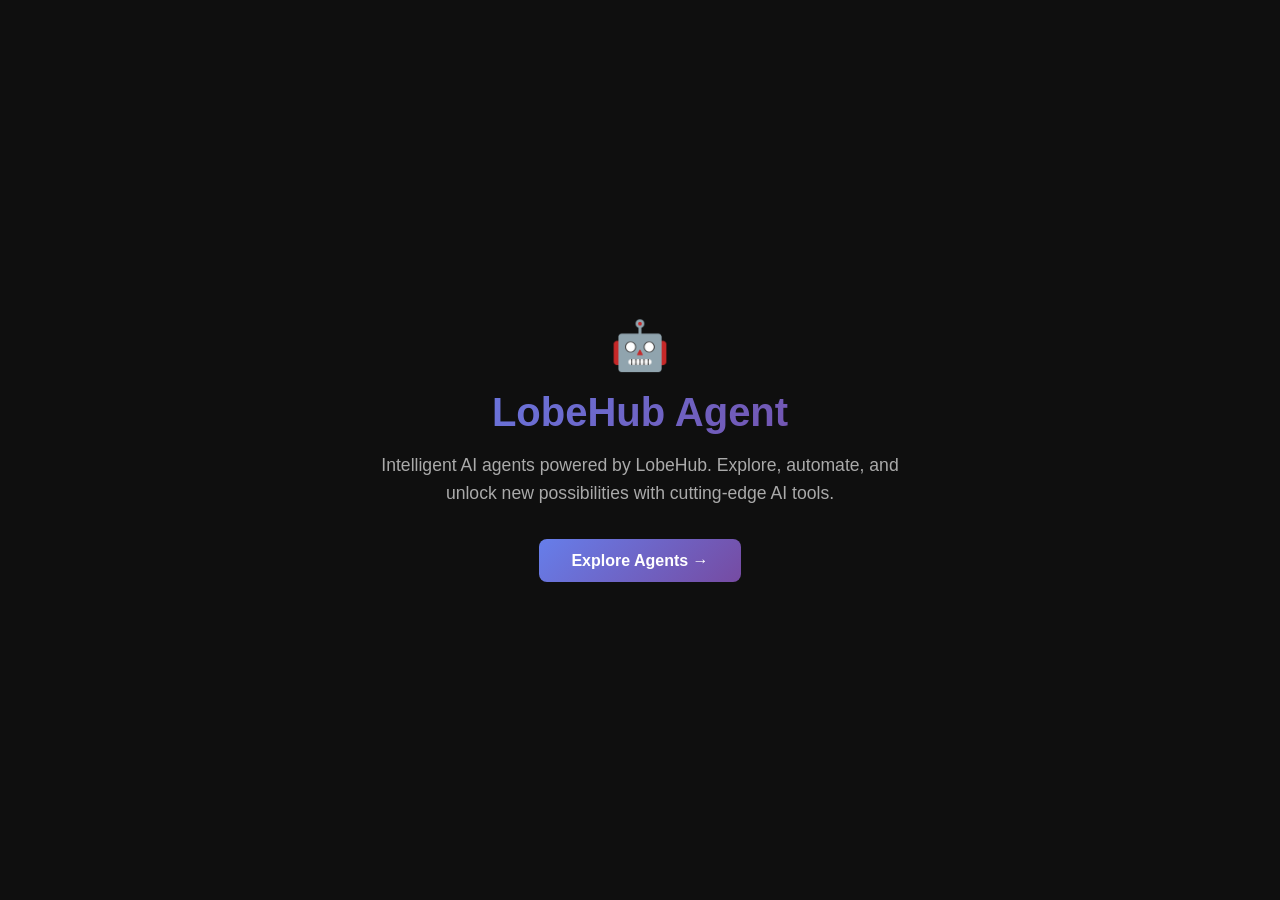
==== index.html @ 26d2d3a6 "Add files via upload" ====
<!DOCTYPE html>
<html lang="en">
<head>
  <meta charset="UTF-8">
  <meta name="viewport" content="width=device-width, initial-scale=1.0">
  <title>LobeHub Agent Demo</title>

  <!-- Google tag (gtag.js) -->
  <script async src="https://www.googletagmanager.com/gtag/js?id=G-5NXBS46NZ6"></script>
  <script>
    window.dataLayer = window.dataLayer || [];
    function gtag(){dataLayer.push(arguments);}
    gtag('js', new Date());
    gtag('config', 'G-5NXBS46NZ6');
  </script>

  <style>
    * { margin: 0; padding: 0; box-sizing: border-box; }
    body {
      font-family: -apple-system, BlinkMacSystemFont, 'Segoe UI', sans-serif;
      background: #0f0f0f;
      color: #fff;
      min-height: 100vh;
      display: flex;
      align-items: center;
      justify-content: center;
    }
    .container {
      text-align: center;
      padding: 2rem;
      max-width: 600px;
    }
    .logo {
      font-size: 3rem;
      margin-bottom: 1rem;
    }
    h1 {
      font-size: 2.5rem;
      font-weight: 700;
      background: linear-gradient(135deg, #667eea, #764ba2);
      -webkit-background-clip: text;
      -webkit-text-fill-color: transparent;
      margin-bottom: 1rem;
    }
    p {
      color: #aaa;
      font-size: 1.1rem;
      line-height: 1.6;
      margin-bottom: 2rem;
    }
    .btn {
      display: inline-block;
      padding: 0.8rem 2rem;
      background: linear-gradient(135deg, #667eea, #764ba2);
      color: white;
      text-decoration: none;
      border-radius: 8px;
      font-size: 1rem;
      font-weight: 600;
      transition: opacity 0.2s;
    }
    .btn:hover { opacity: 0.85; }
  </style>
</head>
<body>
  <div class="container">
    <div class="logo">🤖</div>
    <h1>LobeHub Agent</h1>
    <p>Intelligent AI agents powered by LobeHub. Explore, automate, and unlock new possibilities with cutting-edge AI tools.</p>
    <a href="https://lobehub.com" class="btn" onclick="gtag('event', 'click_cta', {'event_category': 'engagement'})">
      Explore Agents →
    </a>
  </div>
</body>
</html>
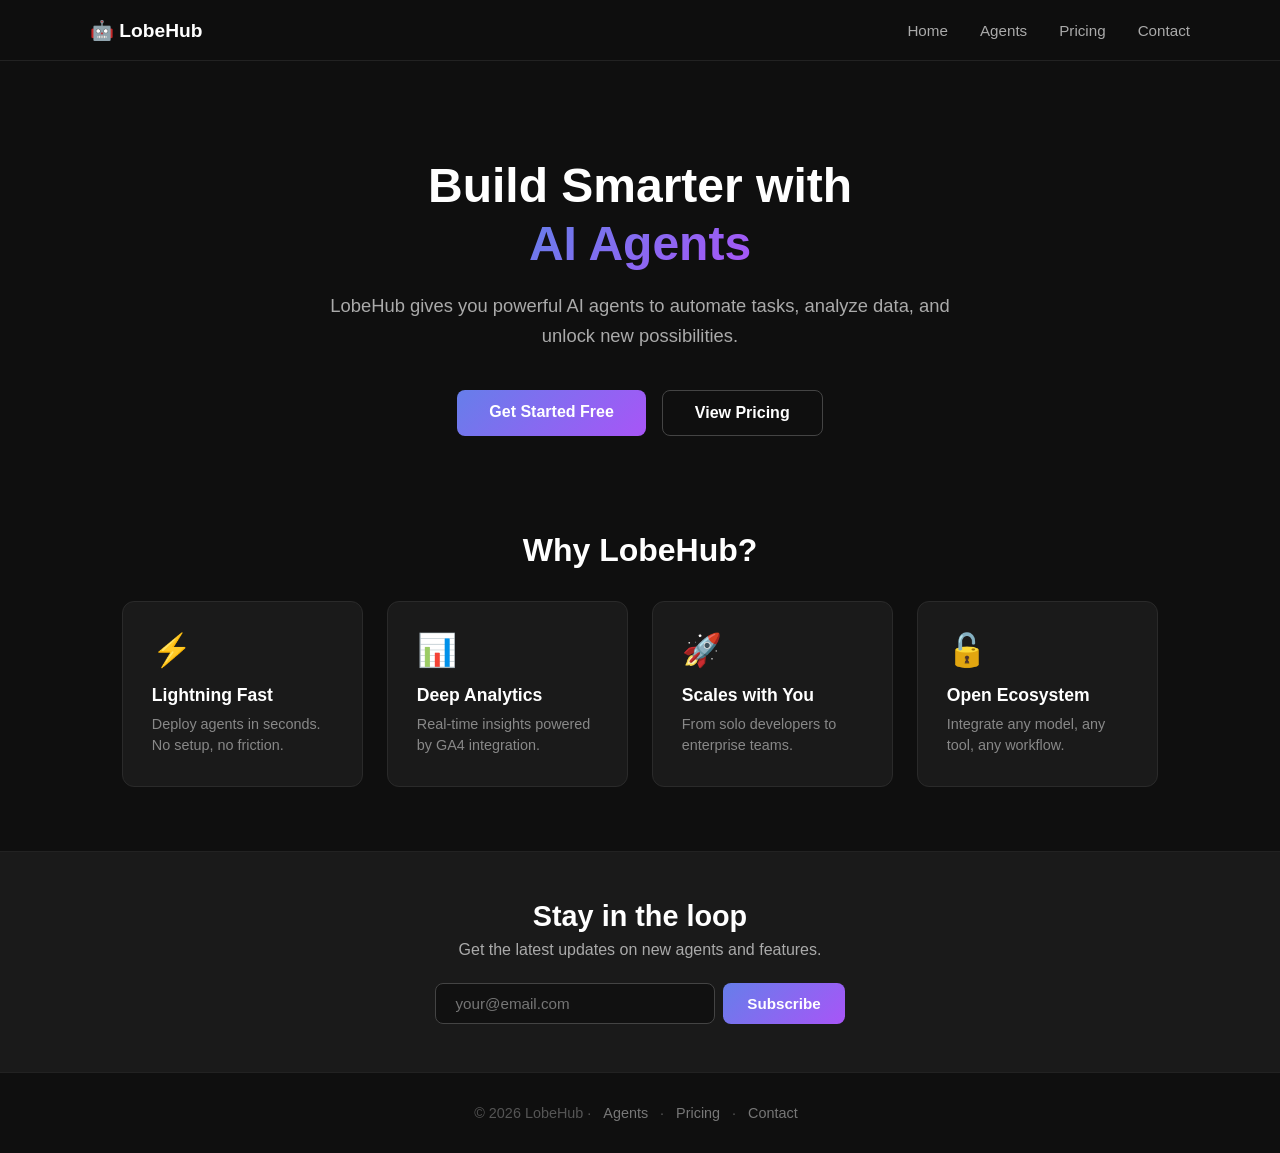
==== commit aaf992c6: "Add files via upload" ====
--- a/index.html
+++ b/index.html
@@ -3,73 +3,107 @@
 <head>
   <meta charset="UTF-8">
   <meta name="viewport" content="width=device-width, initial-scale=1.0">
-  <title>LobeHub Agent Demo</title>
-
-  <!-- Google tag (gtag.js) -->
+  <title>LobeHub Agent Platform</title>
   <script async src="https://www.googletagmanager.com/gtag/js?id=G-5NXBS46NZ6"></script>
   <script>
     window.dataLayer = window.dataLayer || [];
     function gtag(){dataLayer.push(arguments);}
     gtag('js', new Date());
-    gtag('config', 'G-5NXBS46NZ6');
+    gtag('config', 'G-5NXBS46NZ6', {
+      send_page_view: true,
+      user_properties: { platform: 'web' }
+    });
+
+    // 滚动深度追踪
+    let scrollTracked = {};
+    window.addEventListener('scroll', () => {
+      const percent = Math.round((window.scrollY / (document.body.scrollHeight - window.innerHeight)) * 100);
+      [25, 50, 75, 90].forEach(p => {
+        if (percent >= p && !scrollTracked[p]) {
+          scrollTracked[p] = true;
+          gtag('event', 'scroll_depth', { depth: p });
+        }
+      });
+    });
+
+    // 停留时长追踪
+    let startTime = Date.now();
+    window.addEventListener('beforeunload', () => {
+      gtag('event', 'time_on_page', { seconds: Math.round((Date.now() - startTime) / 1000) });
+    });
   </script>
-
-  <style>
-    * { margin: 0; padding: 0; box-sizing: border-box; }
-    body {
-      font-family: -apple-system, BlinkMacSystemFont, 'Segoe UI', sans-serif;
-      background: #0f0f0f;
-      color: #fff;
-      min-height: 100vh;
-      display: flex;
-      align-items: center;
-      justify-content: center;
-    }
-    .container {
-      text-align: center;
-      padding: 2rem;
-      max-width: 600px;
-    }
-    .logo {
-      font-size: 3rem;
-      margin-bottom: 1rem;
-    }
-    h1 {
-      font-size: 2.5rem;
-      font-weight: 700;
-      background: linear-gradient(135deg, #667eea, #764ba2);
-      -webkit-background-clip: text;
-      -webkit-text-fill-color: transparent;
-      margin-bottom: 1rem;
-    }
-    p {
-      color: #aaa;
-      font-size: 1.1rem;
-      line-height: 1.6;
-      margin-bottom: 2rem;
-    }
-    .btn {
-      display: inline-block;
-      padding: 0.8rem 2rem;
-      background: linear-gradient(135deg, #667eea, #764ba2);
-      color: white;
-      text-decoration: none;
-      border-radius: 8px;
-      font-size: 1rem;
-      font-weight: 600;
-      transition: opacity 0.2s;
-    }
-    .btn:hover { opacity: 0.85; }
-  </style>
+  <link rel="stylesheet" href="style.css">
 </head>
 <body>
-  <div class="container">
-    <div class="logo">🤖</div>
-    <h1>LobeHub Agent</h1>
-    <p>Intelligent AI agents powered by LobeHub. Explore, automate, and unlock new possibilities with cutting-edge AI tools.</p>
-    <a href="https://lobehub.com" class="btn" onclick="gtag('event', 'click_cta', {'event_category': 'engagement'})">
-      Explore Agents →
-    </a>
-  </div>
+  <nav>
+    <div class="nav-inner">
+      <a class="logo" href="index.html" onclick="gtag('event','nav_click',{item:'logo'})">🤖 LobeHub</a>
+      <div class="nav-links">
+        <a href="index.html" onclick="gtag('event','nav_click',{item:'home'})">Home</a>
+        <a href="agents.html" onclick="gtag('event','nav_click',{item:'agents'})">Agents</a>
+        <a href="pricing.html" onclick="gtag('event','nav_click',{item:'pricing'})">Pricing</a>
+        <a href="contact.html" onclick="gtag('event','nav_click',{item:'contact'})">Contact</a>
+      </div>
+    </div>
+  </nav>
+
+  <section class="hero">
+    <h1>Build Smarter with<br><span class="gradient">AI Agents</span></h1>
+    <p>LobeHub gives you powerful AI agents to automate tasks, analyze data, and unlock new possibilities.</p>
+    <div class="cta-group">
+      <a href="agents.html" class="btn btn-primary" onclick="gtag('event','cta_click',{button:'get_started',location:'hero'})">Get Started Free</a>
+      <a href="pricing.html" class="btn btn-secondary" onclick="gtag('event','cta_click',{button:'view_pricing',location:'hero'})">View Pricing</a>
+    </div>
+  </section>
+
+  <section class="features">
+    <h2>Why LobeHub?</h2>
+    <div class="cards">
+      <div class="card" onclick="gtag('event','feature_click',{feature:'speed'})">
+        <div class="icon">⚡</div>
+        <h3>Lightning Fast</h3>
+        <p>Deploy agents in seconds. No setup, no friction.</p>
+      </div>
+      <div class="card" onclick="gtag('event','feature_click',{feature:'analytics'})">
+        <div class="icon">📊</div>
+        <h3>Deep Analytics</h3>
+        <p>Real-time insights powered by GA4 integration.</p>
+      </div>
+      <div class="card" onclick="gtag('event','feature_click',{feature:'scale'})">
+        <div class="icon">🚀</div>
+        <h3>Scales with You</h3>
+        <p>From solo developers to enterprise teams.</p>
+      </div>
+      <div class="card" onclick="gtag('event','feature_click',{feature:'open'})">
+        <div class="icon">🔓</div>
+        <h3>Open Ecosystem</h3>
+        <p>Integrate any model, any tool, any workflow.</p>
+      </div>
+    </div>
+  </section>
+
+  <section class="newsletter">
+    <h2>Stay in the loop</h2>
+    <p>Get the latest updates on new agents and features.</p>
+    <form onsubmit="handleSubscribe(event)">
+      <input type="email" id="email" placeholder="your@email.com" required>
+      <button type="submit">Subscribe</button>
+    </form>
+    <p id="form-msg" style="display:none; color:#7c3aed; margin-top:0.5rem;">✅ Subscribed!</p>
+  </section>
+
+  <footer>
+    <p>© 2026 LobeHub · <a href="agents.html">Agents</a> · <a href="pricing.html">Pricing</a> · <a href="contact.html">Contact</a></p>
+  </footer>
+
+  <script>
+    function handleSubscribe(e) {
+      e.preventDefault();
+      const email = document.getElementById('email').value;
+      gtag('event', 'form_submit', { form_name: 'newsletter', email_domain: email.split('@')[1] });
+      document.getElementById('form-msg').style.display = 'block';
+      document.getElementById('email').value = '';
+    }
+  </script>
 </body>
 </html>
--- a/style.css
+++ b/style.css
@@ -0,0 +1,95 @@
+* { margin: 0; padding: 0; box-sizing: border-box; }
+
+body {
+  font-family: -apple-system, BlinkMacSystemFont, 'Segoe UI', sans-serif;
+  background: #0f0f0f;
+  color: #fff;
+  min-height: 100vh;
+}
+
+/* NAV */
+nav {
+  position: sticky; top: 0; z-index: 100;
+  background: rgba(15,15,15,0.9);
+  backdrop-filter: blur(10px);
+  border-bottom: 1px solid #222;
+  padding: 0 2rem;
+}
+.nav-inner {
+  max-width: 1100px; margin: 0 auto;
+  display: flex; align-items: center; justify-content: space-between;
+  height: 60px;
+}
+.logo { font-size: 1.2rem; font-weight: 700; color: white; text-decoration: none; }
+.nav-links { display: flex; gap: 2rem; }
+.nav-links a { color: #aaa; text-decoration: none; font-size: 0.95rem; transition: color 0.2s; }
+.nav-links a:hover { color: white; }
+
+/* HERO */
+.hero {
+  text-align: center;
+  padding: 6rem 2rem 4rem;
+  max-width: 700px;
+  margin: 0 auto;
+}
+.hero h1 { font-size: 3rem; font-weight: 800; line-height: 1.2; margin-bottom: 1.2rem; }
+.hero p { color: #aaa; font-size: 1.15rem; line-height: 1.6; margin-bottom: 2.5rem; }
+.gradient {
+  background: linear-gradient(135deg, #667eea, #a855f7);
+  -webkit-background-clip: text;
+  -webkit-text-fill-color: transparent;
+}
+.cta-group { display: flex; gap: 1rem; justify-content: center; flex-wrap: wrap; }
+
+/* BUTTONS */
+.btn {
+  display: inline-block; padding: 0.8rem 2rem;
+  border-radius: 8px; font-size: 1rem; font-weight: 600;
+  text-decoration: none; cursor: pointer; border: none;
+  transition: opacity 0.2s, transform 0.1s;
+}
+.btn:hover { opacity: 0.85; transform: translateY(-1px); }
+.btn-primary { background: linear-gradient(135deg, #667eea, #a855f7); color: white; }
+.btn-secondary { background: transparent; color: white; border: 1px solid #444; }
+.btn-secondary:hover { border-color: #7c3aed; }
+
+/* FEATURES */
+.features { max-width: 1100px; margin: 0 auto; padding: 2rem 2rem 4rem; text-align: center; }
+.features h2 { font-size: 2rem; margin-bottom: 2rem; }
+.cards { display: grid; grid-template-columns: repeat(auto-fit, minmax(220px, 1fr)); gap: 1.5rem; }
+.card {
+  background: #1a1a1a; border: 1px solid #2a2a2a; border-radius: 12px;
+  padding: 1.8rem; text-align: left; cursor: pointer;
+  transition: border-color 0.2s, transform 0.2s;
+}
+.card:hover { border-color: #7c3aed; transform: translateY(-3px); }
+.card .icon { font-size: 2rem; margin-bottom: 1rem; }
+.card h3 { font-size: 1.1rem; margin-bottom: 0.5rem; }
+.card p { color: #888; font-size: 0.9rem; line-height: 1.5; }
+
+/* NEWSLETTER */
+.newsletter {
+  background: #1a1a1a; border-top: 1px solid #222; border-bottom: 1px solid #222;
+  text-align: center; padding: 3rem 2rem;
+}
+.newsletter h2 { font-size: 1.8rem; margin-bottom: 0.5rem; }
+.newsletter p { color: #aaa; margin-bottom: 1.5rem; }
+.newsletter form { display: flex; gap: 0.5rem; justify-content: center; flex-wrap: wrap; }
+.newsletter input {
+  padding: 0.7rem 1.2rem; background: #111; border: 1px solid #444;
+  border-radius: 8px; color: white; font-size: 0.95rem; width: 280px;
+}
+.newsletter input:focus { outline: none; border-color: #7c3aed; }
+.newsletter button {
+  padding: 0.7rem 1.5rem; background: linear-gradient(135deg, #667eea, #a855f7);
+  color: white; border: none; border-radius: 8px; font-size: 0.95rem;
+  font-weight: 600; cursor: pointer;
+}
+
+/* FOOTER */
+footer {
+  text-align: center; padding: 2rem;
+  color: #555; font-size: 0.9rem;
+}
+footer a { color: #777; text-decoration: none; margin: 0 0.5rem; }
+footer a:hover { color: #aaa; }
